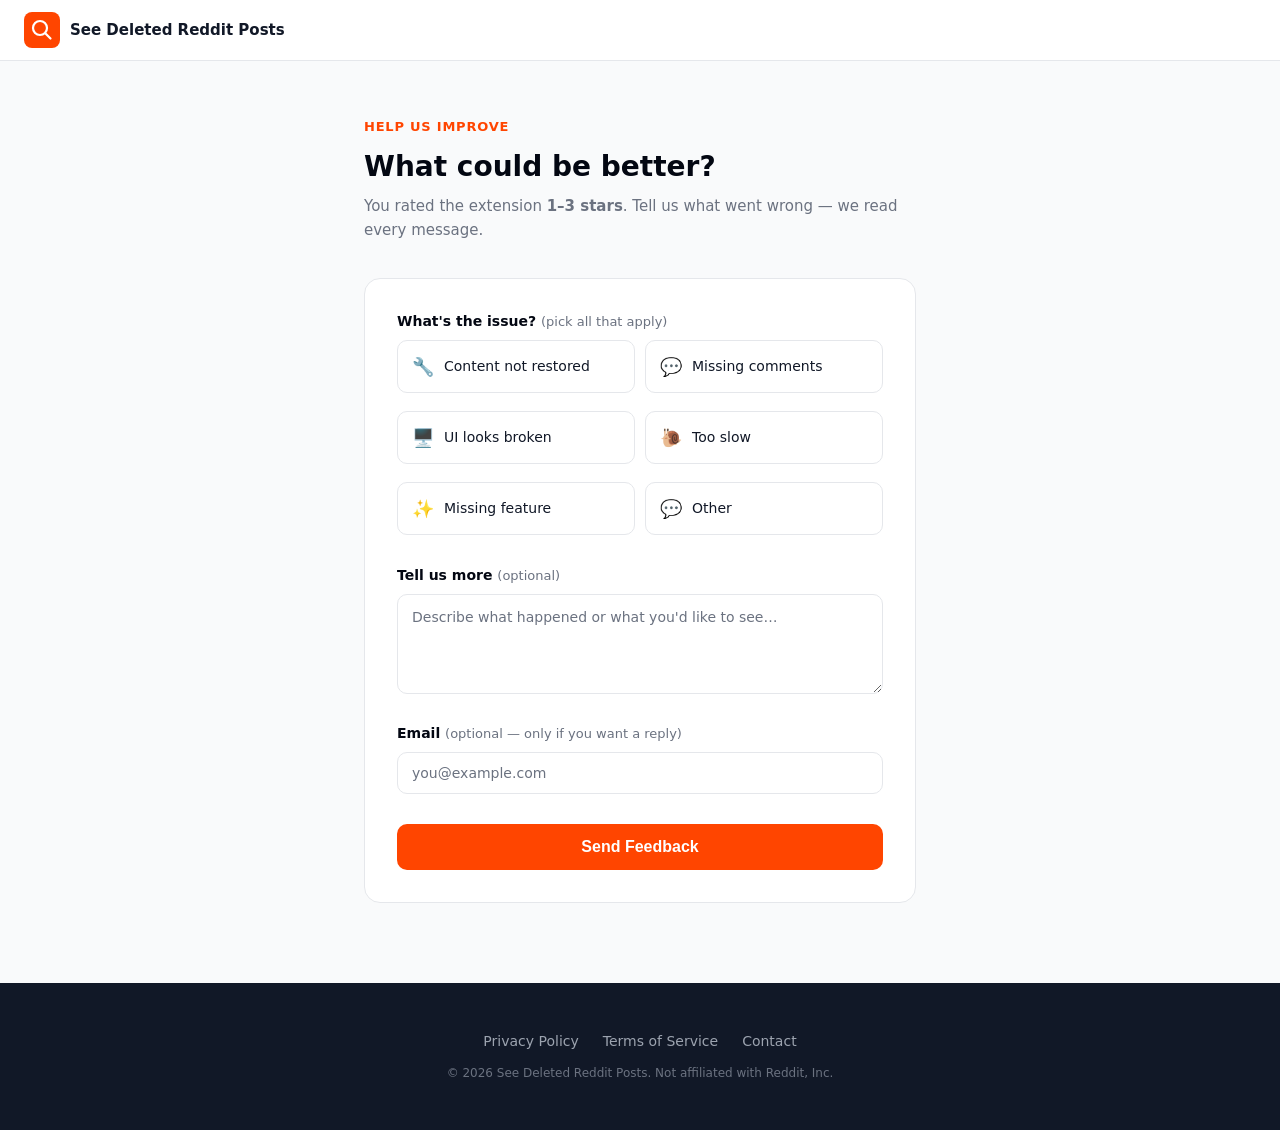
==== feedback/index.html @ e91ac3d6 "Add uninstall and feedback pages with Supabase integration - /uninstall: opens on extension removal," ====
<!DOCTYPE html>
<html lang="en">
<head>
  <meta charset="UTF-8">
  <meta name="viewport" content="width=device-width, initial-scale=1.0">
  <title>Share Your Feedback — See Deleted Reddit Posts</title>
  <meta name="robots" content="noindex">
  <link rel="icon" href="../images/favicon.png" type="image/png">
  <link rel="stylesheet" href="../css/styles.css">
  <style>
    .feedback-page {
      min-height: 100vh;
      display: flex;
      flex-direction: column;
    }
    .feedback-main {
      flex: 1;
      max-width: 600px;
      margin: 0 auto;
      padding: 56px 24px 80px;
      width: 100%;
    }
    .feedback-eyebrow {
      font-size: 13px;
      font-weight: 600;
      color: var(--accent);
      text-transform: uppercase;
      letter-spacing: 0.06em;
      margin-bottom: 12px;
    }
    .feedback-main h1 {
      font-size: 28px;
      font-weight: 800;
      color: var(--fg-strong);
      margin-bottom: 10px;
      line-height: 1.25;
    }
    .feedback-main .subtitle {
      font-size: 15px;
      color: var(--muted);
      margin-bottom: 36px;
      line-height: 1.6;
    }
    .rating-display {
      display: inline-flex;
      align-items: center;
      gap: 6px;
      background: #fff7ed;
      border: 1.5px solid #fed7aa;
      border-radius: 8px;
      padding: 6px 14px;
      margin-bottom: 32px;
    }
    .rating-display .stars {
      font-size: 18px;
      letter-spacing: 1px;
    }
    .rating-display .rating-label {
      font-size: 13px;
      font-weight: 600;
      color: #92400e;
    }
    .form-card {
      background: white;
      border: 1px solid var(--border);
      border-radius: 16px;
      padding: 32px;
    }
    .form-group {
      margin-bottom: 22px;
    }
    .form-group label {
      display: block;
      font-size: 14px;
      font-weight: 600;
      color: var(--fg-strong);
      margin-bottom: 8px;
    }
    .form-group label .optional {
      font-weight: 400;
      color: var(--muted);
      font-size: 13px;
    }
    .issue-grid {
      display: grid;
      grid-template-columns: 1fr 1fr;
      gap: 10px;
    }
    @media (max-width: 480px) {
      .issue-grid { grid-template-columns: 1fr; }
    }
    .issue-option {
      position: relative;
    }
    .issue-option input[type="checkbox"] {
      position: absolute;
      opacity: 0;
      width: 0;
      height: 0;
    }
    .issue-option label {
      display: flex;
      align-items: center;
      gap: 10px;
      padding: 12px 14px;
      border: 1.5px solid var(--border);
      border-radius: 10px;
      cursor: pointer;
      font-size: 14px;
      font-weight: 500;
      color: var(--fg);
      transition: border-color 0.15s, background 0.15s;
      user-select: none;
    }
    .issue-option label .emoji {
      font-size: 18px;
      flex-shrink: 0;
    }
    .issue-option input[type="checkbox"]:checked + label {
      border-color: var(--accent);
      background: var(--accent-light);
      color: var(--fg-strong);
    }
    .issue-option label:hover {
      border-color: #d1d5db;
      background: var(--bg);
    }
    textarea {
      width: 100%;
      min-height: 100px;
      padding: 12px 14px;
      border: 1.5px solid var(--border);
      border-radius: 10px;
      font-size: 14px;
      font-family: inherit;
      color: var(--fg);
      background: white;
      resize: vertical;
      transition: border-color 0.15s;
      line-height: 1.5;
    }
    textarea:focus {
      outline: none;
      border-color: var(--accent);
    }
    textarea::placeholder { color: var(--muted); }
    input[type="email"] {
      width: 100%;
      padding: 12px 14px;
      border: 1.5px solid var(--border);
      border-radius: 10px;
      font-size: 14px;
      font-family: inherit;
      color: var(--fg);
      background: white;
      transition: border-color 0.15s;
    }
    input[type="email"]:focus {
      outline: none;
      border-color: var(--accent);
    }
    input[type="email"]::placeholder { color: var(--muted); }
    .submit-btn {
      width: 100%;
      padding: 14px;
      background: var(--accent);
      color: white;
      border: none;
      border-radius: 10px;
      font-size: 16px;
      font-weight: 700;
      cursor: pointer;
      transition: background 0.15s, transform 0.1s;
      margin-top: 8px;
    }
    .submit-btn:hover { background: var(--accent-dark); }
    .submit-btn:active { transform: scale(0.99); }
    .submit-btn:disabled {
      background: #d1d5db;
      cursor: not-allowed;
      transform: none;
    }
    .success-state {
      display: none;
      text-align: center;
      padding: 40px 24px;
    }
    .success-state .success-icon {
      font-size: 52px;
      margin-bottom: 16px;
    }
    .success-state h2 {
      font-size: 22px;
      font-weight: 800;
      color: var(--fg-strong);
      margin-bottom: 10px;
    }
    .success-state p {
      color: var(--muted);
      font-size: 15px;
      line-height: 1.6;
      margin-bottom: 24px;
    }
    .success-state .back-btn {
      display: inline-block;
      padding: 10px 24px;
      background: var(--accent);
      color: white;
      border-radius: 8px;
      font-size: 14px;
      font-weight: 700;
      transition: background 0.15s;
    }
    .success-state .back-btn:hover { background: var(--accent-dark); }
  </style>
</head>
<body class="feedback-page">

  <nav class="nav">
    <div class="nav-inner">
      <a href="../" class="nav-brand">
        <span class="nav-logo">
          <svg width="22" height="22" viewBox="0 0 22 22" fill="none">
            <circle cx="9" cy="9" r="7" stroke="white" stroke-width="2.2" fill="none"/>
            <polygon points="9,5.5 12,11.5 6,11.5" fill="#FF4500"/>
            <line x1="14.5" y1="14.5" x2="19.5" y2="19.5" stroke="white" stroke-width="2.2" stroke-linecap="round"/>
          </svg>
        </span>
        See Deleted Reddit Posts
      </a>
    </div>
  </nav>

  <main class="feedback-main">
    <div class="feedback-eyebrow">Help us improve</div>
    <h1>What could be better?</h1>
    <p class="subtitle">You rated the extension <strong id="stars-label">1–3 stars</strong>. Tell us what went wrong — we read every message.</p>

    <!-- Rating badge (filled in by JS) -->
    <div class="rating-display" id="rating-display" style="display:none">
      <span class="stars" id="stars-emoji"></span>
      <span class="rating-label" id="stars-text"></span>
    </div>

    <div class="form-card">
      <!-- Form -->
      <form id="feedback-form">
        <div class="form-group">
          <label>What's the issue? <span class="optional">(pick all that apply)</span></label>
          <div class="issue-grid">
            <div class="issue-option">
              <input type="checkbox" name="issue" id="i1" value="content_not_restored">
              <label for="i1"><span class="emoji">🔧</span> Content not restored</label>
            </div>
            <div class="issue-option">
              <input type="checkbox" name="issue" id="i2" value="missing_comments">
              <label for="i2"><span class="emoji">💬</span> Missing comments</label>
            </div>
            <div class="issue-option">
              <input type="checkbox" name="issue" id="i3" value="ui_broken">
              <label for="i3"><span class="emoji">🖥️</span> UI looks broken</label>
            </div>
            <div class="issue-option">
              <input type="checkbox" name="issue" id="i4" value="too_slow">
              <label for="i4"><span class="emoji">🐌</span> Too slow</label>
            </div>
            <div class="issue-option">
              <input type="checkbox" name="issue" id="i5" value="missing_feature">
              <label for="i5"><span class="emoji">✨</span> Missing feature</label>
            </div>
            <div class="issue-option">
              <input type="checkbox" name="issue" id="i6" value="other">
              <label for="i6"><span class="emoji">💬</span> Other</label>
            </div>
          </div>
        </div>

        <div class="form-group">
          <label for="comment">Tell us more <span class="optional">(optional)</span></label>
          <textarea id="comment" name="comment" placeholder="Describe what happened or what you'd like to see…"></textarea>
        </div>

        <div class="form-group">
          <label for="email">Email <span class="optional">(optional — only if you want a reply)</span></label>
          <input type="email" id="email" name="email" placeholder="you@example.com">
        </div>

        <button type="submit" class="submit-btn" id="submit-btn">Send Feedback</button>
      </form>

      <!-- Success state -->
      <div class="success-state" id="success-state">
        <div class="success-icon">🙏</div>
        <h2>Thank you for the feedback!</h2>
        <p>We'll do our best to fix the issues you mentioned. If you left an email we may follow up.</p>
        <a href="https://www.reddit.com" class="back-btn">Back to Reddit</a>
      </div>
    </div>
  </main>

  <footer class="footer">
    <div class="footer-links">
      <a href="../privacy/">Privacy Policy</a>
      <a href="../terms/">Terms of Service</a>
      <a href="mailto:support@example.com">Contact</a>
    </div>
    <div class="footer-copy">© 2026 See Deleted Reddit Posts. Not affiliated with Reddit, Inc.</div>
  </footer>

  <script src="../js/main.js"></script>
  <script>
    const SUPABASE_URL = "https://jjcecqewbzsrinvnftol.supabase.co";
    const SUPABASE_ANON_KEY = "YOUR_SUPABASE_ANON_KEY";
    const FEEDBACK_SOURCE = "in_app_rating";

    // Read ?rating=N from URL (extension passes it)
    const params = new URLSearchParams(location.search);
    const rating = parseInt(params.get("rating") || "0", 10);

    if (rating >= 1 && rating <= 5) {
      const starsEl = document.getElementById("stars-emoji");
      const textEl = document.getElementById("stars-text");
      const ratingDisplay = document.getElementById("rating-display");
      starsEl.textContent = "★".repeat(rating) + "☆".repeat(5 - rating);
      textEl.textContent = `${rating} star${rating > 1 ? "s" : ""}`;
      ratingDisplay.style.display = "inline-flex";

      const label = document.getElementById("stars-label");
      label.textContent = `${rating} star${rating > 1 ? "s" : ""}`;
    }

    const form = document.getElementById("feedback-form");
    const successState = document.getElementById("success-state");
    const submitBtn = document.getElementById("submit-btn");

    form.addEventListener("submit", async (e) => {
      e.preventDefault();
      const issues = Array.from(form.querySelectorAll('input[name="issue"]:checked'))
        .map(el => el.value);
      const comment = form.querySelector("#comment").value.trim() || null;
      const email = form.querySelector("#email").value.trim() || null;

      submitBtn.disabled = true;
      submitBtn.textContent = "Sending…";

      try {
        const resp = await fetch(`${SUPABASE_URL}/rest/v1/feedback`, {
          method: "POST",
          headers: {
            "Content-Type": "application/json",
            "apikey": SUPABASE_ANON_KEY,
            "Authorization": `Bearer ${SUPABASE_ANON_KEY}`,
            "Prefer": "return=minimal"
          },
          body: JSON.stringify({
            source: FEEDBACK_SOURCE,
            rating: rating || null,
            reason: issues.length > 0 ? issues.join(", ") : null,
            comment,
            email
          })
        });

        if (!resp.ok) throw new Error(`HTTP ${resp.status}`);

        form.style.display = "none";
        successState.style.display = "block";
      } catch (err) {
        console.error("Feedback submit error:", err);
        submitBtn.disabled = false;
        submitBtn.textContent = "Send Feedback";
        alert("Something went wrong. Please try again.");
      }
    });
  </script>
</body>
</html>
---- css/styles.css ----
/* ==========================================================
   Variables & Reset
   ========================================================== */
:root {
  --accent: #FF4500;
  --accent-dark: #CC3300;
  --accent-light: #FFF0EB;
  --grad-start: #FF5722;
  --grad-end: #CC3300;
  --bg: #f9fafb;
  --card: #ffffff;
  --fg: #111827;
  --fg-strong: #030712;
  --muted: #6b7280;
  --border: #e5e7eb;
  --footer-bg: #111827;
  --footer-fg: #9ca3af;
  --star: #fbbf24;
}

* { box-sizing: border-box; margin: 0; padding: 0; }

html { scroll-behavior: smooth; }

body {
  font-family: system-ui, -apple-system, "Helvetica Neue", Arial, sans-serif;
  background: var(--bg);
  color: var(--fg);
  font-size: 16px;
  line-height: 1.5;
  -webkit-font-smoothing: antialiased;
}

a { color: inherit; text-decoration: none; }

/* ==========================================================
   Top Nav
   ========================================================== */
.nav {
  position: sticky;
  top: 0;
  z-index: 100;
  background: white;
  border-bottom: 1px solid var(--border);
}
.nav-inner {
  max-width: 1280px;
  margin: 0 auto;
  padding: 12px 24px;
  display: flex;
  align-items: center;
  gap: 24px;
}
.nav-brand {
  display: flex;
  align-items: center;
  gap: 10px;
  font-weight: 700;
  color: var(--fg);
  font-size: 15px;
}
.nav-logo {
  width: 36px;
  height: 36px;
  border-radius: 8px;
  background: var(--accent);
  display: flex;
  align-items: center;
  justify-content: center;
  flex-shrink: 0;
}
.nav-links {
  display: flex;
  gap: 28px;
  margin-left: auto;
}
.nav-links a {
  color: var(--muted);
  font-size: 14px;
  transition: color 0.15s;
}
.nav-links a:hover { color: var(--fg); }

.btn-install {
  display: inline-flex;
  align-items: center;
  gap: 8px;
  padding: 9px 18px;
  border-radius: 999px;
  background: var(--accent);
  color: white;
  font-weight: 700;
  font-size: 14px;
  transition: background 0.15s, transform 0.1s;
}
.btn-install:hover { background: var(--accent-dark); }
.btn-install:active { transform: scale(0.98); }

/* ==========================================================
   Hero / Header gradient
   ========================================================== */
.hero {
  background: linear-gradient(135deg, var(--grad-start) 0%, var(--grad-end) 100%);
  color: white;
  position: relative;
  overflow: hidden;
}
.hero-inner {
  max-width: 1280px;
  margin: 0 auto;
  padding: 80px 24px;
  display: grid;
  grid-template-columns: 1fr 1fr;
  gap: 48px;
  align-items: center;
}
.hero h1 {
  font-size: 52px;
  line-height: 1.1;
  font-weight: 800;
  letter-spacing: -1px;
  margin-bottom: 20px;
}
.hero-sub {
  font-size: 19px;
  opacity: 0.9;
  margin-bottom: 32px;
  max-width: 540px;
}
.btn-cta-light {
  display: inline-flex;
  align-items: center;
  gap: 10px;
  padding: 16px 32px;
  border-radius: 999px;
  background: white;
  color: var(--accent);
  font-weight: 700;
  font-size: 17px;
  transition: transform 0.1s, box-shadow 0.15s;
  box-shadow: 0 4px 14px rgba(0,0,0,0.12);
}
.btn-cta-light:hover { transform: translateY(-1px); box-shadow: 0 8px 20px rgba(0,0,0,0.16); }
.hero-rating {
  margin-top: 24px;
  display: flex;
  align-items: center;
  gap: 12px;
  font-size: 14px;
}
.hero-rating-stars { color: var(--star); font-size: 16px; }
.hero-rating-text { opacity: 0.85; }
.hero-rating-count { display: block; opacity: 0.65; font-size: 13px; margin-top: 4px; }

.hero-image {
  background: rgba(255,255,255,0.1);
  border-radius: 12px;
  padding: 0;
  overflow: hidden;
  box-shadow: 0 16px 48px rgba(0,0,0,0.2);
  aspect-ratio: 16/10;
  display: flex;
  align-items: center;
  justify-content: center;
}
.hero-image img {
  width: 100%;
  height: 100%;
  object-fit: cover;
  display: block;
}

/* Welcome page hero variation (centered, no two-column) */
.hero-center .hero-inner {
  grid-template-columns: 1fr;
  text-align: center;
  padding: 64px 24px;
}
.hero-center h1 {
  font-size: 42px;
  margin-bottom: 16px;
}
.hero-center .hero-sub {
  margin: 0 auto 24px;
  max-width: 720px;
}
.badges {
  display: flex;
  gap: 12px;
  justify-content: center;
  flex-wrap: wrap;
}
.badge {
  display: inline-flex;
  align-items: center;
  padding: 8px 18px;
  border-radius: 999px;
  background: rgba(255,255,255,0.18);
  font-size: 14px;
  font-weight: 600;
  color: white;
}

/* ==========================================================
   Section common
   ========================================================== */
.section {
  max-width: 1280px;
  margin: 0 auto;
  padding: 80px 24px;
}
.section-white { background: white; }
.section-title {
  font-size: 36px;
  font-weight: 800;
  text-align: center;
  letter-spacing: -0.5px;
  color: var(--fg-strong);
  margin-bottom: 12px;
}
.section-sub {
  font-size: 17px;
  color: var(--muted);
  text-align: center;
  margin-bottom: 56px;
}

/* ==========================================================
   Feature cards (3-up)
   ========================================================== */
.feature-grid {
  display: grid;
  grid-template-columns: repeat(3, 1fr);
  gap: 24px;
}
.feature-card {
  background: white;
  border: 1px solid var(--border);
  border-radius: 16px;
  padding: 28px;
  transition: transform 0.15s, box-shadow 0.15s;
}
.feature-card:hover {
  transform: translateY(-2px);
  box-shadow: 0 12px 24px rgba(0,0,0,0.06);
}
.feature-icon {
  width: 56px;
  height: 56px;
  border-radius: 14px;
  background: var(--accent-light);
  display: flex;
  align-items: center;
  justify-content: center;
  font-size: 28px;
  margin-bottom: 20px;
}
.feature-card h3 {
  font-size: 19px;
  font-weight: 700;
  color: var(--fg-strong);
  margin-bottom: 10px;
}
.feature-card p {
  font-size: 15px;
  color: var(--muted);
  line-height: 1.6;
}

/* ==========================================================
   Steps (3-up horizontal)
   ========================================================== */
.steps {
  display: grid;
  grid-template-columns: repeat(3, 1fr);
  gap: 32px;
  margin-bottom: 48px;
}
.step {
  display: flex;
  align-items: flex-start;
  gap: 16px;
}
.step-num {
  width: 56px;
  height: 56px;
  border-radius: 50%;
  background: var(--accent-light);
  color: var(--accent);
  font-size: 22px;
  font-weight: 800;
  display: flex;
  align-items: center;
  justify-content: center;
  flex-shrink: 0;
}
.step-text h4 {
  font-size: 18px;
  font-weight: 700;
  color: var(--fg-strong);
  margin-bottom: 4px;
}
.step-text p {
  font-size: 14px;
  color: var(--muted);
  line-height: 1.5;
}

.demo-image {
  border-radius: 12px;
  overflow: hidden;
  border: 1px solid var(--border);
  max-width: 1100px;
  margin: 0 auto;
}
.demo-image img { width: 100%; display: block; }

/* ==========================================================
   Reviews (3-up cards)
   ========================================================== */
.review-grid {
  display: grid;
  grid-template-columns: repeat(3, 1fr);
  gap: 24px;
}
.review-card {
  background: white;
  border: 1px solid var(--border);
  border-radius: 16px;
  padding: 24px;
}
.review-stars {
  color: var(--star);
  font-size: 18px;
  letter-spacing: 2px;
  margin-bottom: 14px;
}
.review-text {
  font-size: 15px;
  color: var(--fg);
  line-height: 1.6;
  margin-bottom: 18px;
}
.review-attr {
  font-size: 13px;
  font-weight: 600;
  color: var(--muted);
}

/* ==========================================================
   FAQ
   ========================================================== */
.faq-list {
  max-width: 720px;
  margin: 0 auto;
}
.faq-item {
  border-bottom: 1px solid var(--border);
  padding: 24px 0;
}
.faq-item:first-child { border-top: 1px solid var(--border); }
.faq-q {
  font-size: 17px;
  font-weight: 700;
  color: var(--fg-strong);
  margin-bottom: 8px;
}
.faq-a {
  font-size: 15px;
  color: var(--muted);
  line-height: 1.6;
}

/* ==========================================================
   CTA card (welcome page main button card)
   ========================================================== */
.cta-card {
  max-width: 800px;
  margin: -64px auto 0;
  position: relative;
  background: white;
  border-radius: 16px;
  padding: 48px 32px;
  text-align: center;
  box-shadow: 0 12px 40px rgba(0,0,0,0.1);
  border: 1px solid var(--border);
}
.cta-card h2 {
  font-size: 28px;
  font-weight: 800;
  color: var(--fg-strong);
  margin-bottom: 12px;
}
.cta-card p {
  font-size: 16px;
  color: var(--muted);
  margin-bottom: 28px;
  line-height: 1.6;
}
.btn-cta-orange {
  display: inline-flex;
  align-items: center;
  gap: 10px;
  padding: 16px 40px;
  border-radius: 999px;
  background: linear-gradient(90deg, var(--grad-start), var(--accent));
  color: white;
  font-weight: 700;
  font-size: 17px;
  transition: transform 0.1s, box-shadow 0.15s;
  box-shadow: 0 6px 18px rgba(255,69,0,0.3);
}
.btn-cta-orange:hover { transform: translateY(-1px); box-shadow: 0 10px 24px rgba(255,69,0,0.4); }
.cta-hint {
  margin-top: 16px;
  font-size: 13px;
  color: #9ca3af;
}

/* ==========================================================
   Final CTA banner
   ========================================================== */
.final-cta {
  background: linear-gradient(135deg, var(--grad-start) 0%, var(--grad-end) 100%);
  padding: 64px 24px;
  text-align: center;
  color: white;
}
.final-cta h2 {
  font-size: 32px;
  font-weight: 800;
  margin-bottom: 28px;
  letter-spacing: -0.5px;
}

/* ==========================================================
   Footer
   ========================================================== */
.footer {
  background: var(--footer-bg);
  color: var(--footer-fg);
  padding: 48px 24px;
  text-align: center;
}
.footer-links {
  display: flex;
  justify-content: center;
  gap: 24px;
  margin-bottom: 12px;
  font-size: 14px;
}
.footer-links a:hover { color: white; }
.footer-copy {
  font-size: 12px;
  color: #6b7280;
}

/* ==========================================================
   Responsive
   ========================================================== */
@media (max-width: 900px) {
  .hero-inner { grid-template-columns: 1fr; padding: 56px 24px; }
  .hero h1 { font-size: 38px; }
  .hero-sub { font-size: 17px; }
  .feature-grid { grid-template-columns: 1fr; }
  .steps { grid-template-columns: 1fr; gap: 20px; }
  .review-grid { grid-template-columns: 1fr; }
  .nav-links { display: none; }
  .section { padding: 56px 24px; }
  .section-title { font-size: 28px; }
  .cta-card { margin: -40px 16px 0; padding: 32px 20px; }
  .cta-card h2 { font-size: 24px; }
  .hero-center h1 { font-size: 32px; }
}
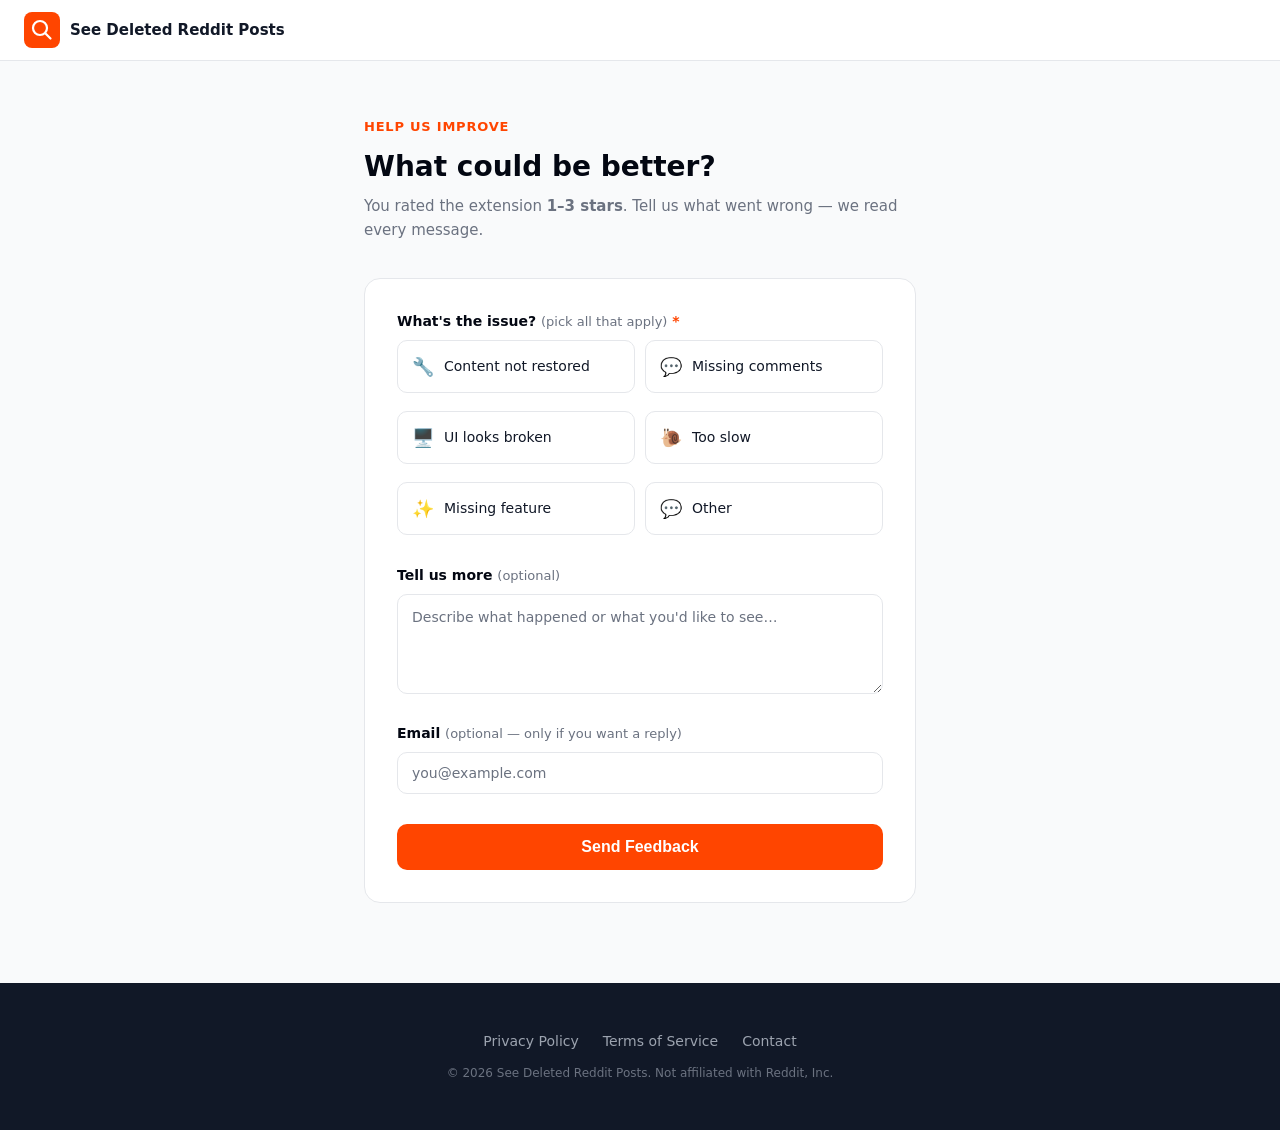
==== commit 7ea50dae: "Make feedback issue field required with inline validation Co-Authored-By: Claude Opus 4.7 <noreply@a" ====
--- a/feedback/index.html
+++ b/feedback/index.html
@@ -180,6 +180,16 @@
       cursor: not-allowed;
       transform: none;
     }
+    .field-error {
+      font-size: 13px;
+      color: #dc2626;
+      margin-top: 8px;
+      display: none;
+    }
+    .field-error.visible { display: block; }
+    .issue-grid.invalid .issue-option label {
+      border-color: #fca5a5;
+    }
     .success-state {
       display: none;
       text-align: center;
@@ -246,8 +256,8 @@
       <!-- Form -->
       <form id="feedback-form">
         <div class="form-group">
-          <label>What's the issue? <span class="optional">(pick all that apply)</span></label>
-          <div class="issue-grid">
+          <label>What's the issue? <span class="optional">(pick all that apply)</span> <span style="color:var(--accent)">*</span></label>
+          <div class="issue-grid" id="issue-grid">
             <div class="issue-option">
               <input type="checkbox" name="issue" id="i1" value="content_not_restored">
               <label for="i1"><span class="emoji">🔧</span> Content not restored</label>
@@ -273,6 +283,7 @@
               <label for="i6"><span class="emoji">💬</span> Other</label>
             </div>
           </div>
+          <div class="field-error" id="issue-error">Please select at least one issue.</div>
         </div>
 
         <div class="form-group">
@@ -310,7 +321,7 @@
   <script src="../js/main.js"></script>
   <script>
     const SUPABASE_URL = "https://jjcecqewbzsrinvnftol.supabase.co";
-    const SUPABASE_ANON_KEY = "YOUR_SUPABASE_ANON_KEY";
+    const SUPABASE_ANON_KEY = "eyJhbGciOiJIUzI1NiIsInR5cCI6IkpXVCJ9.eyJpc3MiOiJzdXBhYmFzZSIsInJlZiI6ImpqY2VjcWV3Ynpzcmludm5mdG9sIiwicm9sZSI6ImFub24iLCJpYXQiOjE3NzgxMzcxODEsImV4cCI6MjA5MzcxMzE4MX0.tUGiUSWQAZ0TraMjiqO5B52yRtXOVjyChQ_gHYhQ5Ww";
     const FEEDBACK_SOURCE = "in_app_rating";
 
     // Read ?rating=N from URL (extension passes it)
@@ -333,10 +344,28 @@
     const successState = document.getElementById("success-state");
     const submitBtn = document.getElementById("submit-btn");
 
+    const issueGrid = document.getElementById("issue-grid");
+    const issueError = document.getElementById("issue-error");
+
+    issueGrid.addEventListener("change", () => {
+      issueGrid.classList.remove("invalid");
+      issueError.classList.remove("visible");
+    });
+
     form.addEventListener("submit", async (e) => {
       e.preventDefault();
       const issues = Array.from(form.querySelectorAll('input[name="issue"]:checked'))
         .map(el => el.value);
+
+      if (issues.length === 0) {
+        issueGrid.classList.add("invalid");
+        issueError.classList.add("visible");
+        issueGrid.scrollIntoView({ behavior: "smooth", block: "center" });
+        return;
+      }
+      issueGrid.classList.remove("invalid");
+      issueError.classList.remove("visible");
+
       const comment = form.querySelector("#comment").value.trim() || null;
       const email = form.querySelector("#email").value.trim() || null;
 
